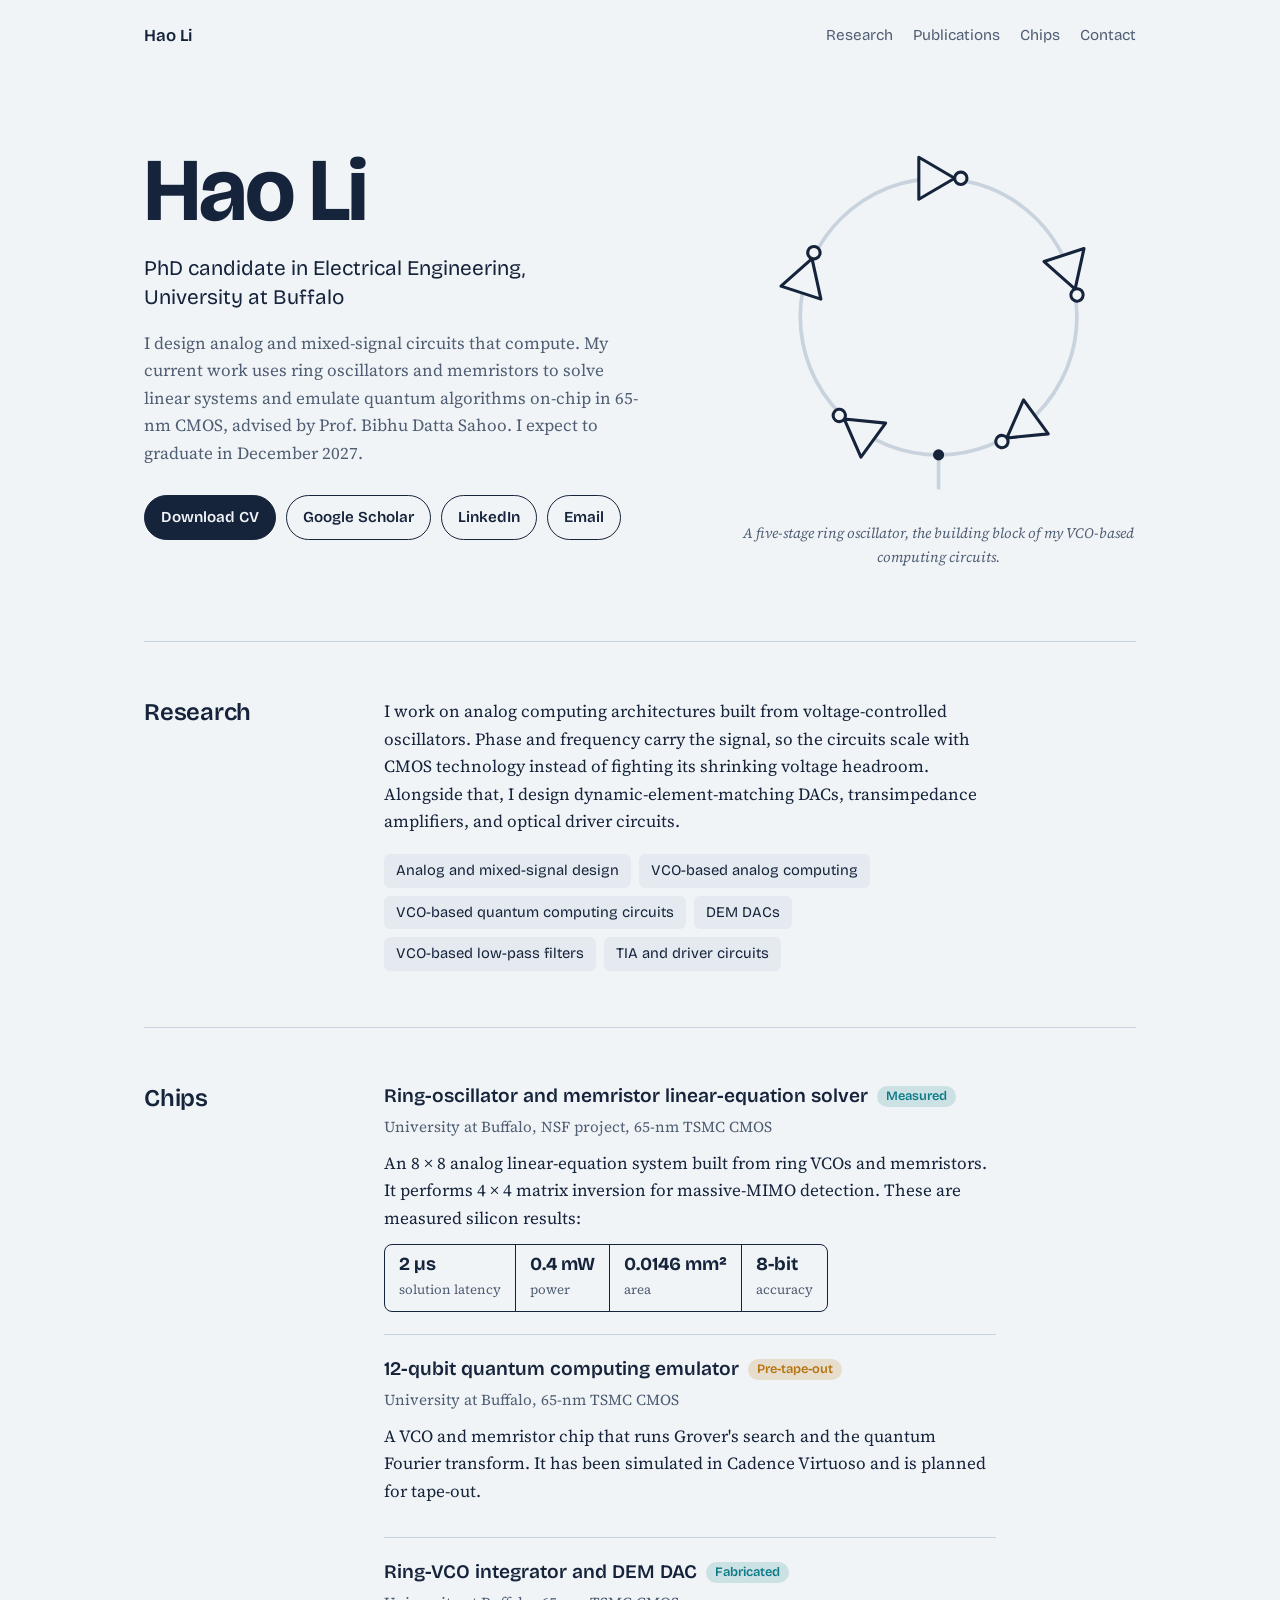
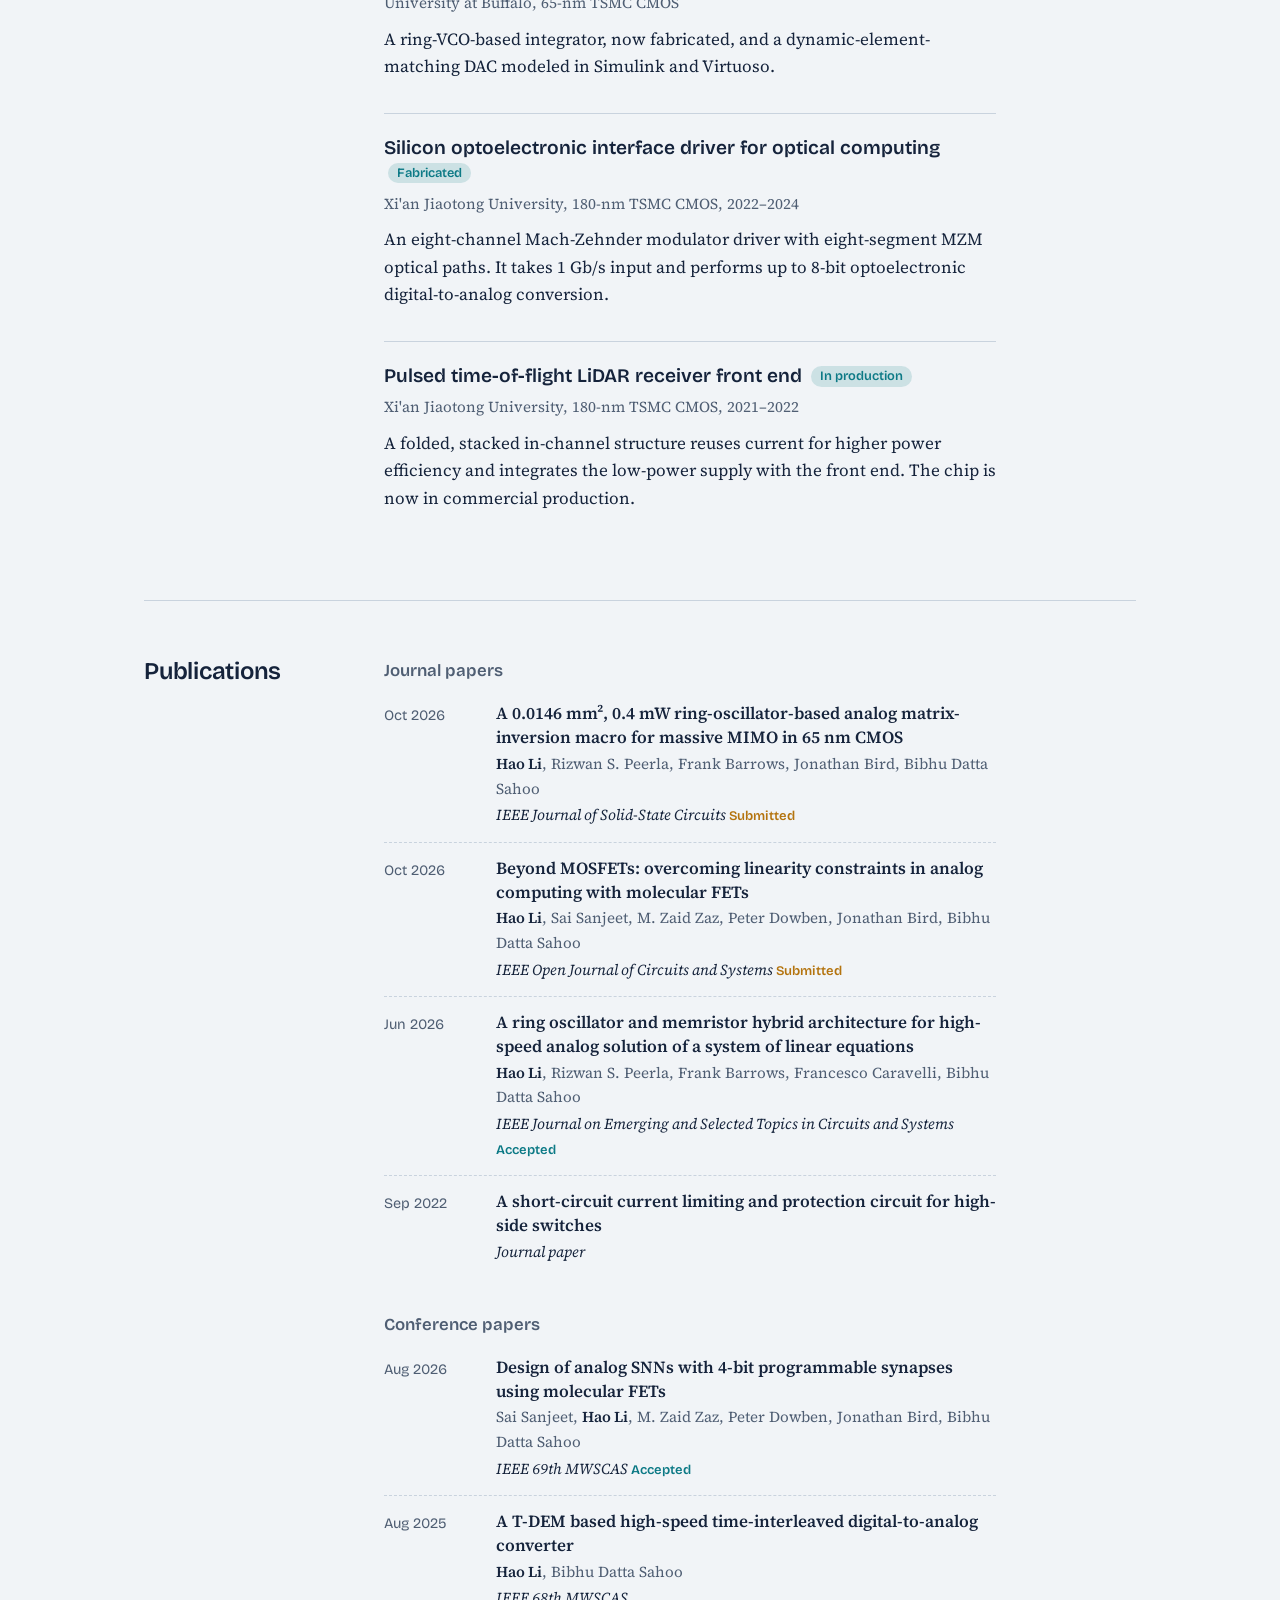
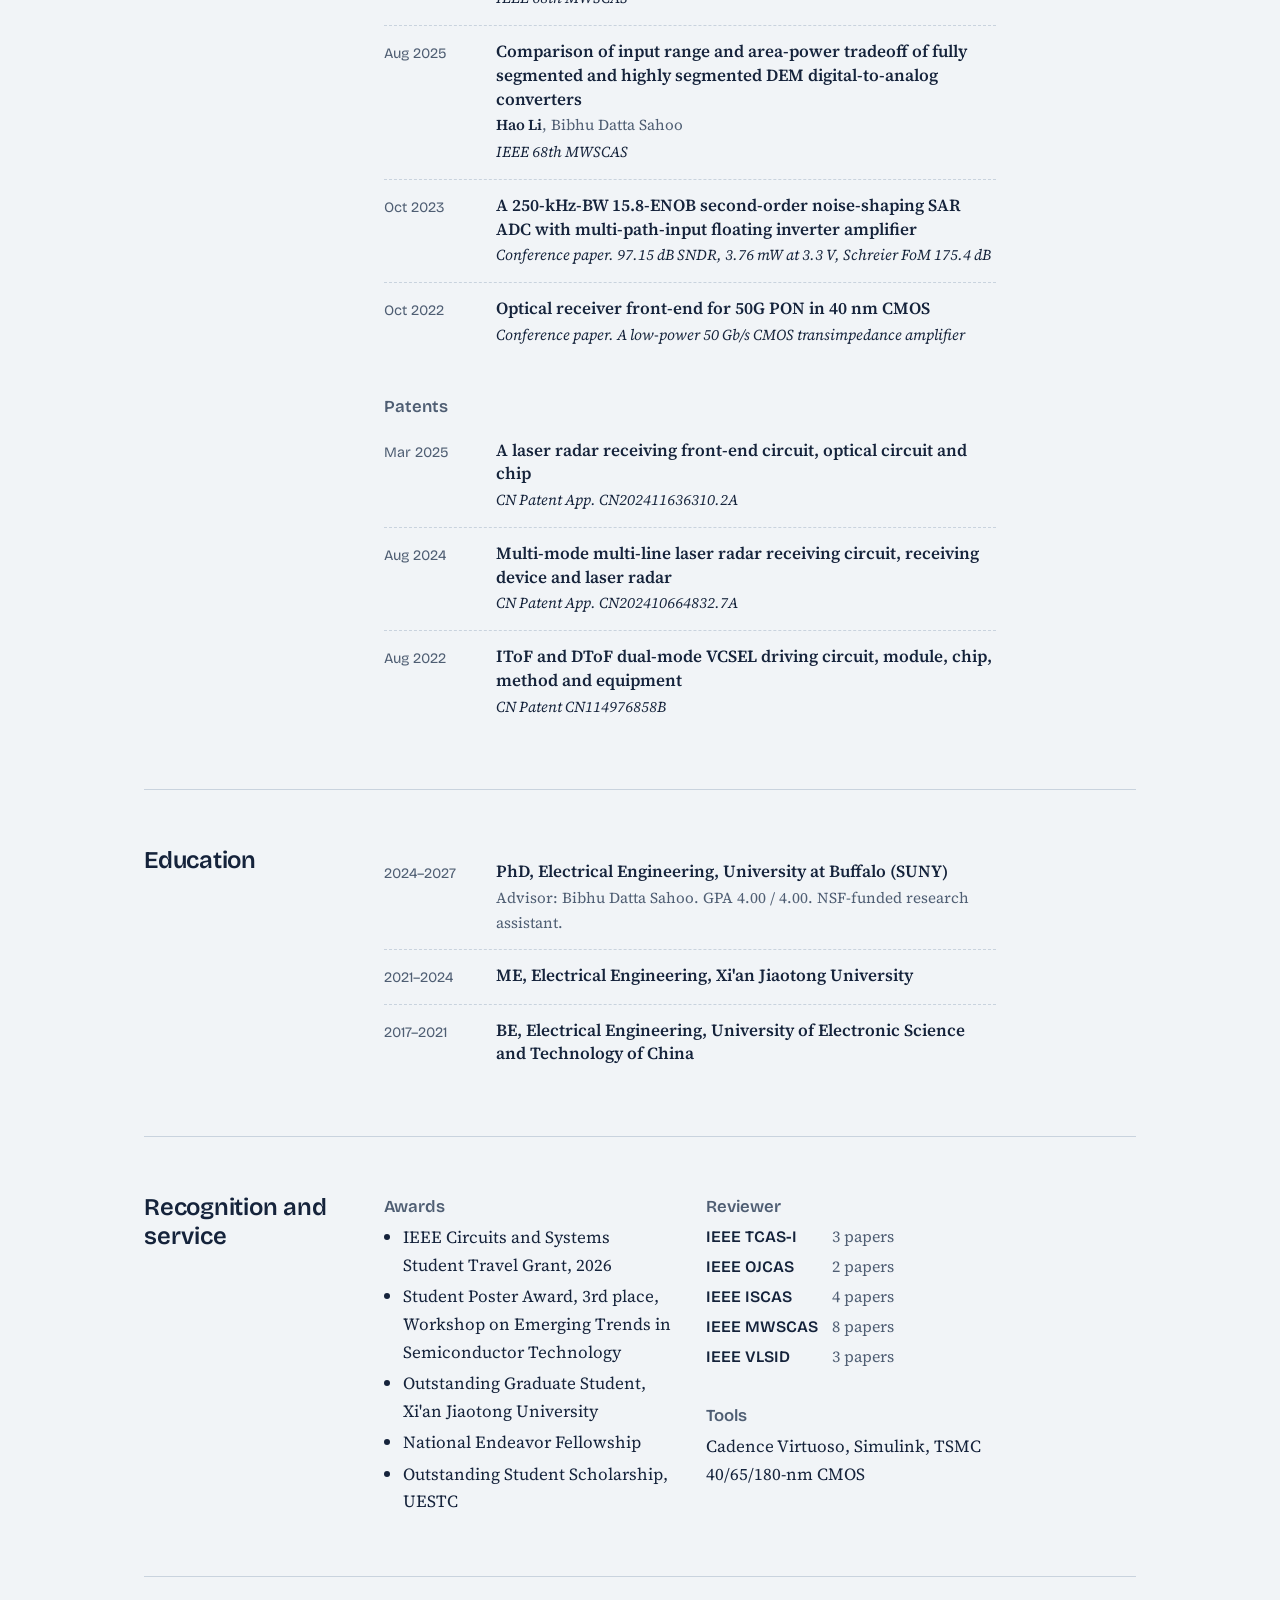
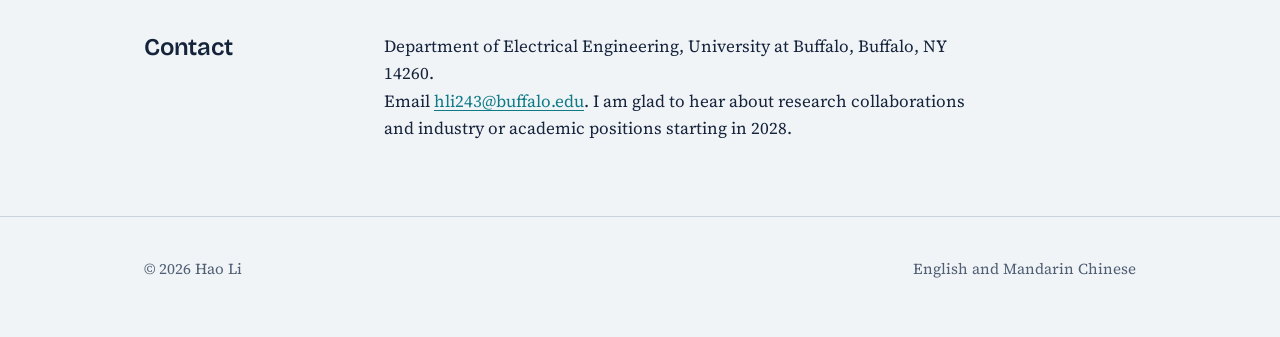
==== index.html @ 3479c71e "Add files via upload" ====
<!doctype html>
<html lang="en">
<head>
<meta charset="utf-8">
<meta name="viewport" content="width=device-width, initial-scale=1">
<title>Hao Li | Analog and Mixed-Signal IC Design</title>
<meta name="description" content="Hao Li, PhD candidate in Electrical Engineering at the University at Buffalo, designing VCO- and memristor-based analog computing circuits in 65-nm CMOS.">
<link rel="preconnect" href="https://fonts.googleapis.com">
<link rel="preconnect" href="https://fonts.gstatic.com" crossorigin>
<link href="https://fonts.googleapis.com/css2?family=Bricolage+Grotesque:opsz,wght@12..96,400;12..96,600;12..96,700&family=Source+Serif+4:ital,opsz,wght@0,8..60,400;0,8..60,600;1,8..60,400&display=swap" rel="stylesheet">
<style>
:root{
  --paper:#F1F4F7;
  --panel:#E4EAF0;
  --ink:#15233B;
  --muted:#4F5E73;
  --rule:#C9D3DE;
  --trace:#0D7A86;   /* scope channel 1 */
  --amber:#B4740F;   /* scope channel 2 */
  --display:"Bricolage Grotesque", system-ui, sans-serif;
  --text:"Source Serif 4", Georgia, serif;
}
@media (prefers-color-scheme: dark){
  :root{
    --paper:#0F1B2D;
    --panel:#17263C;
    --ink:#E3E9F1;
    --muted:#9DAABD;
    --rule:#2A3B55;
    --trace:#3CC3CF;
    --amber:#E6A73A;
  }
}
*{box-sizing:border-box}
html{-webkit-text-size-adjust:100%}
body{
  margin:0;background:var(--paper);color:var(--ink);
  font-family:var(--text);font-size:1.0625rem;line-height:1.62;
}
a{color:var(--trace);text-decoration-thickness:1px;text-underline-offset:3px}
a:hover{color:var(--ink)}
:focus-visible{outline:2px solid var(--amber);outline-offset:3px;border-radius:2px}

.wrap{max-width:1040px;margin:0 auto;padding:0 24px}

/* ---------- header ---------- */
.top{display:flex;justify-content:space-between;align-items:center;padding:22px 0;gap:16px;flex-wrap:wrap}
.top .mark{font-family:var(--display);font-weight:600;font-size:1.05rem;color:var(--ink);text-decoration:none}
.top nav{display:flex;gap:20px;flex-wrap:wrap}
.top nav a{font-family:var(--display);font-size:.95rem;color:var(--muted);text-decoration:none}
.top nav a:hover{color:var(--ink)}

/* ---------- hero ---------- */
.hero{display:grid;grid-template-columns:1.25fr .9fr;gap:48px;align-items:center;padding:48px 0 72px}
.hero h1{
  font-family:var(--display);font-weight:700;letter-spacing:-.025em;
  font-size:clamp(3rem,8vw,5.6rem);line-height:.95;margin:0 0 22px;
  font-variation-settings:"opsz" 96;
}
.hero .role{font-family:var(--display);font-size:1.3rem;line-height:1.35;margin:0 0 18px;max-width:30ch}
.hero p.lede{color:var(--muted);max-width:56ch;margin:0 0 28px}
.links{display:flex;flex-wrap:wrap;gap:10px}
.links a{
  font-family:var(--display);font-size:.95rem;font-weight:600;text-decoration:none;
  padding:9px 16px;border:1.5px solid var(--ink);border-radius:999px;color:var(--ink);
}
.links a.primary{background:var(--ink);color:var(--paper)}
.links a:hover{border-color:var(--trace);color:var(--trace)}
.links a.primary:hover{background:var(--trace);border-color:var(--trace);color:var(--paper)}

figure.osc{margin:0}
figure.osc svg{width:100%;height:auto;max-width:400px;display:block;margin:0 auto}
figure.osc figcaption{font-size:.9rem;color:var(--muted);text-align:center;margin-top:8px;font-style:italic}
.wire{fill:none;stroke:var(--rule);stroke-width:3}
.inv path,.inv circle{fill:var(--paper);stroke:var(--ink);stroke-width:2.5;stroke-linejoin:round}
.inv:nth-of-type(2){--d:.5s}
.inv:nth-of-type(3){--d:1s}
.inv:nth-of-type(4){--d:1.5s}
.inv:nth-of-type(5){--d:2s}
.inv path,.inv circle{animation:fire 2.5s linear infinite;animation-delay:var(--d,0s)}
@keyframes fire{0%,16%{stroke:var(--trace);stroke-width:3.5}17%,100%{stroke:var(--ink);stroke-width:2.5}}
.pulse{fill:var(--amber)}
.node{fill:var(--ink)}
.trace-out{fill:none;stroke:var(--trace);stroke-width:2.5;stroke-linejoin:round}

/* ---------- sections ---------- */
section{padding:56px 0;border-top:1px solid var(--rule)}
.sec{display:grid;grid-template-columns:200px 1fr;gap:40px}
.sec > h2{
  font-family:var(--display);font-weight:600;font-size:1.5rem;line-height:1.2;margin:0;
  letter-spacing:-.01em;position:sticky;top:20px;align-self:start;
}
.body{max-width:68ch}
.body > p:first-child{margin-top:0}

.interests{display:flex;flex-wrap:wrap;gap:8px;margin:18px 0 0;padding:0;list-style:none}
.interests li{font-family:var(--display);font-size:.92rem;background:var(--panel);padding:5px 12px;border-radius:6px}

/* projects */
.proj{padding:22px 0;border-bottom:1px solid var(--rule)}
.proj:first-child{padding-top:0}
.proj:last-child{border-bottom:0}
.proj h3{font-family:var(--display);font-weight:600;font-size:1.2rem;line-height:1.3;margin:0 0 6px}
.proj .where{color:var(--muted);font-size:.95rem;margin:0 0 10px}
.proj p{margin:0 0 10px}
.specs{display:flex;flex-wrap:wrap;gap:0;margin:12px 0 0;border:1.5px solid var(--ink);border-radius:8px;overflow:hidden;width:fit-content;max-width:100%}
.specs div{padding:8px 14px;border-right:1.5px solid var(--ink)}
.specs div:last-child{border-right:0}
.specs b{display:block;font-family:var(--display);font-size:1.15rem;font-weight:700;line-height:1.2}
.specs span{font-size:.82rem;color:var(--muted)}
.status{display:inline-block;font-family:var(--display);font-size:.8rem;font-weight:600;padding:2px 9px;border-radius:999px;vertical-align:2px;margin-left:4px}
.status.fab{background:color-mix(in srgb,var(--trace) 16%,transparent);color:var(--trace)}
.status.sim{background:color-mix(in srgb,var(--amber) 18%,transparent);color:var(--amber)}

/* timeline lists: publications, experience */
.tl{list-style:none;margin:0;padding:0}
.tl li{display:grid;grid-template-columns:92px 1fr;gap:20px;padding:14px 0;border-bottom:1px dashed var(--rule)}
.tl li:last-child{border-bottom:0}
.tl time{font-family:var(--display);font-size:.9rem;color:var(--muted);padding-top:2px;white-space:nowrap}
.tl .t{font-weight:600;line-height:1.4}
.tl .a{color:var(--muted);font-size:.95rem;margin-top:2px}
.tl .a strong{color:var(--ink);font-weight:600}
.tl .v{font-size:.95rem;margin-top:2px;font-style:italic}
.v .ok{font-style:normal;font-family:var(--display);font-weight:600;font-size:.82rem;color:var(--trace)}
.v .sub{font-style:normal;font-family:var(--display);font-weight:600;font-size:.82rem;color:var(--amber)}
h3.group{font-family:var(--display);font-weight:600;font-size:1.05rem;color:var(--muted);margin:32px 0 4px}
h3.group:first-child{margin-top:0}

.two{display:grid;grid-template-columns:1fr 1fr;gap:32px}
.plain{margin:0;padding-left:1.1em}
.plain li{margin:4px 0}
.review{list-style:none;margin:0;padding:0;display:grid;grid-template-columns:auto 1fr;gap:4px 14px;font-size:1rem}
.review dt{font-family:var(--display);font-weight:600}
.review dd{margin:0;color:var(--muted)}

footer{border-top:1px solid var(--rule);padding:40px 0 56px;color:var(--muted);font-size:.95rem}
footer .wrap{display:flex;justify-content:space-between;flex-wrap:wrap;gap:12px}

/* ---------- responsive ---------- */
@media (max-width:820px){
  .hero{grid-template-columns:1fr;gap:28px;padding:24px 0 48px}
  figure.osc svg{max-width:300px}
  .sec{grid-template-columns:1fr;gap:18px}
  .sec > h2{position:static}
  .two{grid-template-columns:1fr}
}
@media (max-width:520px){
  .wrap{padding:0 16px}
  .top nav{gap:14px}
  .tl li{grid-template-columns:1fr;gap:2px}
  .specs div{flex:1 1 45%;border-bottom:1.5px solid var(--ink)}
}
@media (prefers-reduced-motion: reduce){
  .inv path,.inv circle{animation:none}
  .pulse-anim{display:none}
}
</style>
</head>
<body>

<div class="wrap">
  <header class="top">
    <a class="mark" href="#">Hao Li</a>
    <nav aria-label="Sections">
      <a href="#research">Research</a>
      <a href="#publications">Publications</a>
      <a href="#projects">Chips</a>
      <a href="#contact">Contact</a>
    </nav>
  </header>

  <main>
  <div class="hero">
    <div>
      <h1>Hao Li</h1>
      <p class="role">PhD candidate in Electrical Engineering, University at Buffalo</p>
      <p class="lede">I design analog and mixed-signal circuits that compute. My current work uses ring oscillators and memristors to solve linear systems and emulate quantum algorithms on-chip in 65-nm CMOS, advised by Prof. Bibhu Datta Sahoo. I expect to graduate in December 2027.</p>
      <div class="links">
        <a class="primary" href="cv.pdf">Download CV</a>
        <a href="https://scholar.google.com/citations?user=rcQs1goAAAAJ&amp;hl=en">Google Scholar</a>
        <a href="https://www.linkedin.com/in/hao-li-5a5414289/">LinkedIn</a>
        <a href="mailto:hli243@buffalo.edu">Email</a>
      </div>
    </div>

    <figure class="osc">
      <svg viewBox="0 0 320 320" role="img" aria-labelledby="osc-t">
        <title id="osc-t">Animated five-stage ring oscillator: a pulse travels around a loop of five inverters.</title>
        <circle class="wire" cx="160" cy="160" r="112"/>
        <!-- traveling edge -->
        <g class="pulse-anim">
          <circle class="pulse" r="6">
            <animateMotion dur="2.5s" repeatCount="indefinite" rotate="auto"
              path="M160,48 A112,112 0 1,1 159.99,48"/>
          </circle>
        </g>
        <!-- five inverters, each pointing clockwise along the loop -->
        <g id="stages"></g>
        <!-- output tap -->
        <line x1="160" y1="272" x2="160" y2="300" style="stroke:var(--rule)" stroke-width="3"/>
        <circle class="node" cx="160" cy="272" r="4.5"/>
      </svg>
      <figcaption>A five-stage ring oscillator, the building block of my VCO-based computing circuits.</figcaption>
    </figure>
  </div>

  <section id="research">
    <div class="sec">
      <h2>Research</h2>
      <div class="body">
        <p>I work on analog computing architectures built from voltage-controlled oscillators. Phase and frequency carry the signal, so the circuits scale with CMOS technology instead of fighting its shrinking voltage headroom. Alongside that, I design dynamic-element-matching DACs, transimpedance amplifiers, and optical driver circuits.</p>
        <ul class="interests" aria-label="Research interests">
          <li>Analog and mixed-signal design</li>
          <li>VCO-based analog computing</li>
          <li>VCO-based quantum computing circuits</li>
          <li>DEM DACs</li>
          <li>VCO-based low-pass filters</li>
          <li>TIA and driver circuits</li>
        </ul>
      </div>
    </div>
  </section>

  <section id="projects">
    <div class="sec">
      <h2>Chips</h2>
      <div class="body">
        <article class="proj">
          <h3>Ring-oscillator and memristor linear-equation solver <span class="status fab">Measured</span></h3>
          <p class="where">University at Buffalo, NSF project, 65-nm TSMC CMOS</p>
          <p>An 8 × 8 analog linear-equation system built from ring VCOs and memristors. It performs 4 × 4 matrix inversion for massive-MIMO detection. These are measured silicon results:</p>
          <div class="specs" role="list">
            <div role="listitem"><b>2 µs</b><span>solution latency</span></div>
            <div role="listitem"><b>0.4 mW</b><span>power</span></div>
            <div role="listitem"><b>0.0146 mm²</b><span>area</span></div>
            <div role="listitem"><b>8-bit</b><span>accuracy</span></div>
          </div>
        </article>
        <article class="proj">
          <h3>12-qubit quantum computing emulator <span class="status sim">Pre-tape-out</span></h3>
          <p class="where">University at Buffalo, 65-nm TSMC CMOS</p>
          <p>A VCO and memristor chip that runs Grover's search and the quantum Fourier transform. It has been simulated in Cadence Virtuoso and is planned for tape-out.</p>
        </article>
        <article class="proj">
          <h3>Ring-VCO integrator and DEM DAC <span class="status fab">Fabricated</span></h3>
          <p class="where">University at Buffalo, 65-nm TSMC CMOS</p>
          <p>A ring-VCO-based integrator, now fabricated, and a dynamic-element-matching DAC modeled in Simulink and Virtuoso.</p>
        </article>
        <article class="proj">
          <h3>Silicon optoelectronic interface driver for optical computing <span class="status fab">Fabricated</span></h3>
          <p class="where">Xi'an Jiaotong University, 180-nm TSMC CMOS, 2022–2024</p>
          <p>An eight-channel Mach-Zehnder modulator driver with eight-segment MZM optical paths. It takes 1 Gb/s input and performs up to 8-bit optoelectronic digital-to-analog conversion.</p>
        </article>
        <article class="proj">
          <h3>Pulsed time-of-flight LiDAR receiver front end <span class="status fab">In production</span></h3>
          <p class="where">Xi'an Jiaotong University, 180-nm TSMC CMOS, 2021–2022</p>
          <p>A folded, stacked in-channel structure reuses current for higher power efficiency and integrates the low-power supply with the front end. The chip is now in commercial production.</p>
        </article>
      </div>
    </div>
  </section>

  <section id="publications">
    <div class="sec">
      <h2>Publications</h2>
      <div class="body">
        <h3 class="group">Journal papers</h3>
        <ul class="tl">
          <li><time datetime="2026-10">Oct 2026</time><div>
            <div class="t">A 0.0146 mm², 0.4 mW ring-oscillator-based analog matrix-inversion macro for massive MIMO in 65 nm CMOS</div>
            <div class="a"><strong>Hao Li</strong>, Rizwan S. Peerla, Frank Barrows, Jonathan Bird, Bibhu Datta Sahoo</div>
            <div class="v">IEEE Journal of Solid-State Circuits <span class="sub">Submitted</span></div>
          </div></li>
          <li><time datetime="2026-10">Oct 2026</time><div>
            <div class="t">Beyond MOSFETs: overcoming linearity constraints in analog computing with molecular FETs</div>
            <div class="a"><strong>Hao Li</strong>, Sai Sanjeet, M. Zaid Zaz, Peter Dowben, Jonathan Bird, Bibhu Datta Sahoo</div>
            <div class="v">IEEE Open Journal of Circuits and Systems <span class="sub">Submitted</span></div>
          </div></li>
          <li><time datetime="2026-06">Jun 2026</time><div>
            <div class="t">A ring oscillator and memristor hybrid architecture for high-speed analog solution of a system of linear equations</div>
            <div class="a"><strong>Hao Li</strong>, Rizwan S. Peerla, Frank Barrows, Francesco Caravelli, Bibhu Datta Sahoo</div>
            <div class="v">IEEE Journal on Emerging and Selected Topics in Circuits and Systems <span class="ok">Accepted</span></div>
          </div></li>
          <li><time datetime="2022-09">Sep 2022</time><div>
            <div class="t">A short-circuit current limiting and protection circuit for high-side switches</div>
            <div class="v">Journal paper</div>
          </div></li>
        </ul>

        <h3 class="group">Conference papers</h3>
        <ul class="tl">
          <li><time datetime="2026-08">Aug 2026</time><div>
            <div class="t">Design of analog SNNs with 4-bit programmable synapses using molecular FETs</div>
            <div class="a">Sai Sanjeet, <strong>Hao Li</strong>, M. Zaid Zaz, Peter Dowben, Jonathan Bird, Bibhu Datta Sahoo</div>
            <div class="v">IEEE 69th MWSCAS <span class="ok">Accepted</span></div>
          </div></li>
          <li><time datetime="2025-08">Aug 2025</time><div>
            <div class="t">A T-DEM based high-speed time-interleaved digital-to-analog converter</div>
            <div class="a"><strong>Hao Li</strong>, Bibhu Datta Sahoo</div>
            <div class="v">IEEE 68th MWSCAS</div>
          </div></li>
          <li><time datetime="2025-08">Aug 2025</time><div>
            <div class="t">Comparison of input range and area-power tradeoff of fully segmented and highly segmented DEM digital-to-analog converters</div>
            <div class="a"><strong>Hao Li</strong>, Bibhu Datta Sahoo</div>
            <div class="v">IEEE 68th MWSCAS</div>
          </div></li>
          <li><time datetime="2023-10">Oct 2023</time><div>
            <div class="t">A 250-kHz-BW 15.8-ENOB second-order noise-shaping SAR ADC with multi-path-input floating inverter amplifier</div>
            <div class="v">Conference paper. 97.15 dB SNDR, 3.76 mW at 3.3 V, Schreier FoM 175.4 dB</div>
          </div></li>
          <li><time datetime="2022-10">Oct 2022</time><div>
            <div class="t">Optical receiver front-end for 50G PON in 40 nm CMOS</div>
            <div class="v">Conference paper. A low-power 50 Gb/s CMOS transimpedance amplifier</div>
          </div></li>
        </ul>

        <h3 class="group">Patents</h3>
        <ul class="tl">
          <li><time datetime="2025-03">Mar 2025</time><div>
            <div class="t">A laser radar receiving front-end circuit, optical circuit and chip</div>
            <div class="v">CN Patent App. CN202411636310.2A</div>
          </div></li>
          <li><time datetime="2024-08">Aug 2024</time><div>
            <div class="t">Multi-mode multi-line laser radar receiving circuit, receiving device and laser radar</div>
            <div class="v">CN Patent App. CN202410664832.7A</div>
          </div></li>
          <li><time datetime="2022-08">Aug 2022</time><div>
            <div class="t">IToF and DToF dual-mode VCSEL driving circuit, module, chip, method and equipment</div>
            <div class="v">CN Patent CN114976858B</div>
          </div></li>
        </ul>
      </div>
    </div>
  </section>

  <section id="experience">
    <div class="sec">
      <h2>Education</h2>
      <div class="body">
        <ul class="tl">
          <li><time>2024–2027</time><div>
            <div class="t">PhD, Electrical Engineering, University at Buffalo (SUNY)</div>
            <div class="a">Advisor: Bibhu Datta Sahoo. GPA 4.00 / 4.00. NSF-funded research assistant.</div>
          </div></li>
          <li><time>2021–2024</time><div>
            <div class="t">ME, Electrical Engineering, Xi'an Jiaotong University</div>
          </div></li>
          <li><time>2017–2021</time><div>
            <div class="t">BE, Electrical Engineering, University of Electronic Science and Technology of China</div>
          </div></li>
        </ul>
      </div>
    </div>
  </section>

  <section id="recognition">
    <div class="sec">
      <h2>Recognition and service</h2>
      <div class="body two">
        <div>
          <h3 class="group">Awards</h3>
          <ul class="plain">
            <li>IEEE Circuits and Systems Student Travel Grant, 2026</li>
            <li>Student Poster Award, 3rd place, Workshop on Emerging Trends in Semiconductor Technology</li>
            <li>Outstanding Graduate Student, Xi'an Jiaotong University</li>
            <li>National Endeavor Fellowship</li>
            <li>Outstanding Student Scholarship, UESTC</li>
          </ul>
        </div>
        <div>
          <h3 class="group">Reviewer</h3>
          <dl class="review">
            <dt>IEEE TCAS-I</dt><dd>3 papers</dd>
            <dt>IEEE OJCAS</dt><dd>2 papers</dd>
            <dt>IEEE ISCAS</dt><dd>4 papers</dd>
            <dt>IEEE MWSCAS</dt><dd>8 papers</dd>
            <dt>IEEE VLSID</dt><dd>3 papers</dd>
          </dl>
          <h3 class="group">Tools</h3>
          <p style="margin:0">Cadence Virtuoso, Simulink, TSMC 40/65/180-nm CMOS</p>
        </div>
      </div>
    </div>
  </section>

  <section id="contact">
    <div class="sec">
      <h2>Contact</h2>
      <div class="body">
        <p>Department of Electrical Engineering, University at Buffalo, Buffalo, NY 14260.<br>
        Email <a href="mailto:hli243@buffalo.edu">hli243@buffalo.edu</a>. I am glad to hear about research collaborations and industry or academic positions starting in 2028.</p>
      </div>
    </div>
  </section>
  </main>
</div>

<footer>
  <div class="wrap">
    <span>© 2026 Hao Li</span>
    <span>English and Mandarin Chinese</span>
  </div>
</footer>

<script>
// Draw the five inverters around the ring, each pointing clockwise.
(function(){
  const g = document.getElementById('stages');
  const ns = 'http://www.w3.org/2000/svg';
  const cx = 160, cy = 160, R = 112;
  for (let i = 0; i < 5; i++){
    const deg = -90 + i * 72;               // start at the top
    const rad = deg * Math.PI / 180;
    const x = cx + R * Math.cos(rad), y = cy + R * Math.sin(rad);
    const s = document.createElementNS(ns, 'g');
    s.setAttribute('class', 'inv');
    s.setAttribute('transform', `translate(${x.toFixed(2)} ${y.toFixed(2)}) rotate(${deg + 90})`);
    const tri = document.createElementNS(ns, 'path');
    tri.setAttribute('d', 'M-16,-17 L-16,17 L13,0 Z');
    const bub = document.createElementNS(ns, 'circle');
    bub.setAttribute('cx', '18'); bub.setAttribute('cy', '0'); bub.setAttribute('r', '5');
    s.append(tri, bub);
    g.appendChild(s);
  }
})();
</script>
</body>
</html>
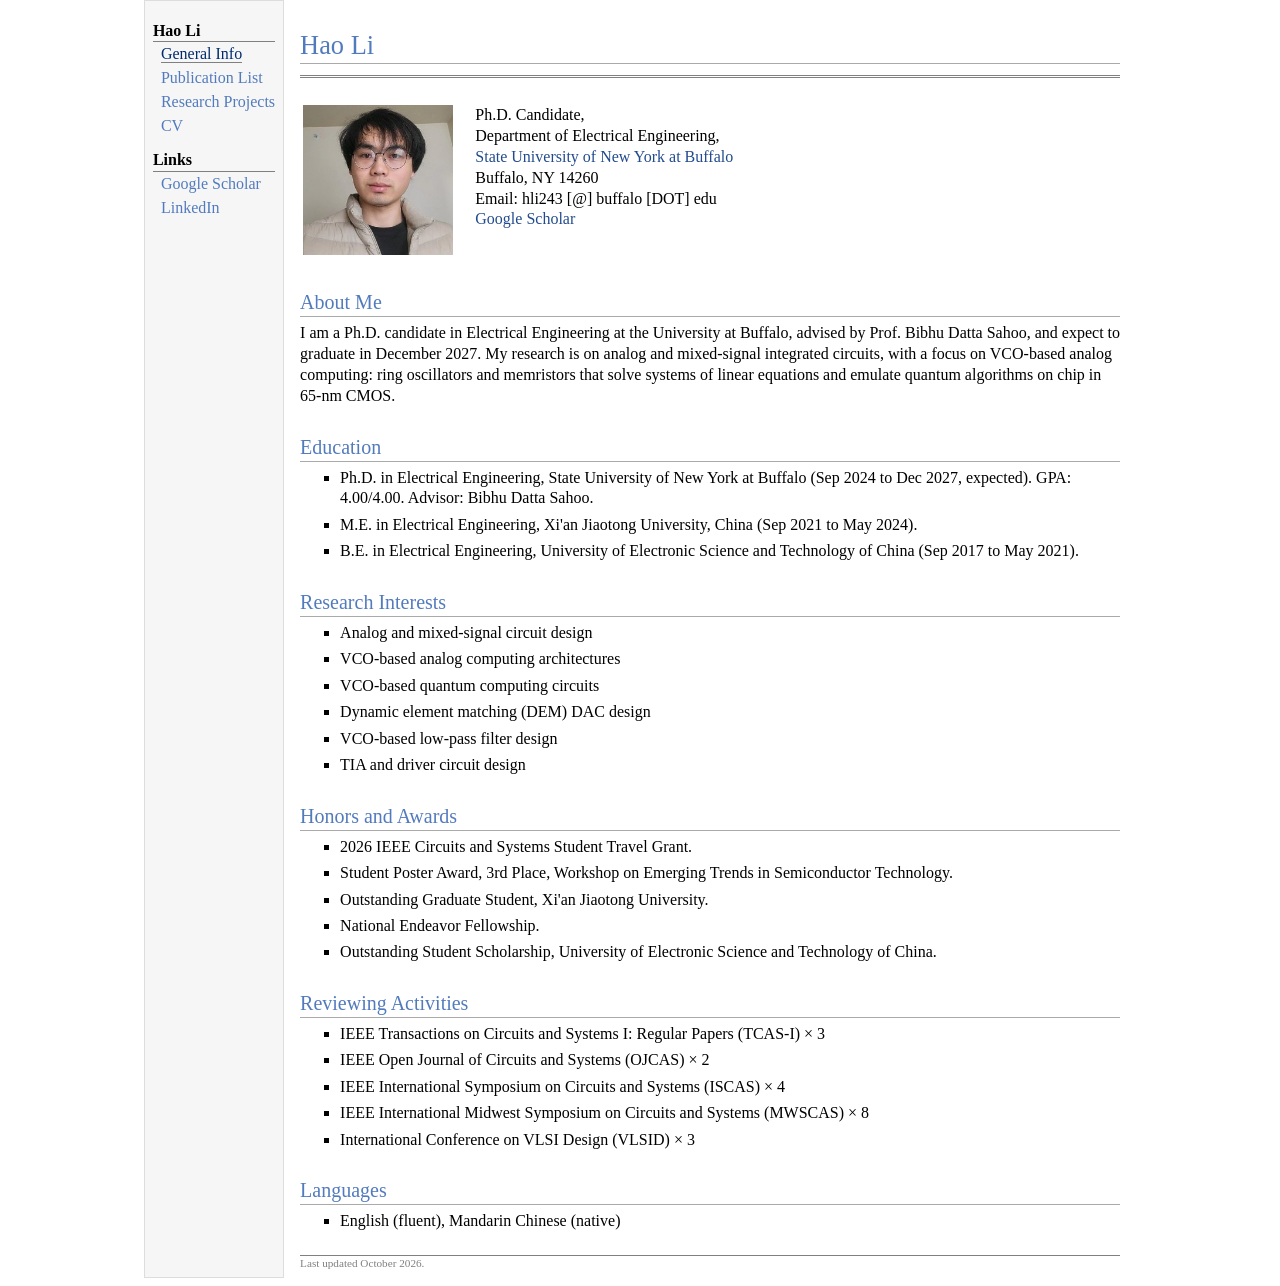
==== commit 9feb213a: "Add files via upload" ====
--- a/index.html
+++ b/index.html
@@ -1,428 +1,90 @@
-<!doctype html>
+<!DOCTYPE html>
 <html lang="en">
 <head>
 <meta charset="utf-8">
 <meta name="viewport" content="width=device-width, initial-scale=1">
-<title>Hao Li | Analog and Mixed-Signal IC Design</title>
-<meta name="description" content="Hao Li, PhD candidate in Electrical Engineering at the University at Buffalo, designing VCO- and memristor-based analog computing circuits in 65-nm CMOS.">
-<link rel="preconnect" href="https://fonts.googleapis.com">
-<link rel="preconnect" href="https://fonts.gstatic.com" crossorigin>
-<link href="https://fonts.googleapis.com/css2?family=Bricolage+Grotesque:opsz,wght@12..96,400;12..96,600;12..96,700&family=Source+Serif+4:ital,opsz,wght@0,8..60,400;0,8..60,600;1,8..60,400&display=swap" rel="stylesheet">
-<style>
-:root{
-  --paper:#F1F4F7;
-  --panel:#E4EAF0;
-  --ink:#15233B;
-  --muted:#4F5E73;
-  --rule:#C9D3DE;
-  --trace:#0D7A86;   /* scope channel 1 */
-  --amber:#B4740F;   /* scope channel 2 */
-  --display:"Bricolage Grotesque", system-ui, sans-serif;
-  --text:"Source Serif 4", Georgia, serif;
-}
-@media (prefers-color-scheme: dark){
-  :root{
-    --paper:#0F1B2D;
-    --panel:#17263C;
-    --ink:#E3E9F1;
-    --muted:#9DAABD;
-    --rule:#2A3B55;
-    --trace:#3CC3CF;
-    --amber:#E6A73A;
-  }
-}
-*{box-sizing:border-box}
-html{-webkit-text-size-adjust:100%}
-body{
-  margin:0;background:var(--paper);color:var(--ink);
-  font-family:var(--text);font-size:1.0625rem;line-height:1.62;
-}
-a{color:var(--trace);text-decoration-thickness:1px;text-underline-offset:3px}
-a:hover{color:var(--ink)}
-:focus-visible{outline:2px solid var(--amber);outline-offset:3px;border-radius:2px}
-
-.wrap{max-width:1040px;margin:0 auto;padding:0 24px}
-
-/* ---------- header ---------- */
-.top{display:flex;justify-content:space-between;align-items:center;padding:22px 0;gap:16px;flex-wrap:wrap}
-.top .mark{font-family:var(--display);font-weight:600;font-size:1.05rem;color:var(--ink);text-decoration:none}
-.top nav{display:flex;gap:20px;flex-wrap:wrap}
-.top nav a{font-family:var(--display);font-size:.95rem;color:var(--muted);text-decoration:none}
-.top nav a:hover{color:var(--ink)}
-
-/* ---------- hero ---------- */
-.hero{display:grid;grid-template-columns:1.25fr .9fr;gap:48px;align-items:center;padding:48px 0 72px}
-.hero h1{
-  font-family:var(--display);font-weight:700;letter-spacing:-.025em;
-  font-size:clamp(3rem,8vw,5.6rem);line-height:.95;margin:0 0 22px;
-  font-variation-settings:"opsz" 96;
-}
-.hero .role{font-family:var(--display);font-size:1.3rem;line-height:1.35;margin:0 0 18px;max-width:30ch}
-.hero p.lede{color:var(--muted);max-width:56ch;margin:0 0 28px}
-.links{display:flex;flex-wrap:wrap;gap:10px}
-.links a{
-  font-family:var(--display);font-size:.95rem;font-weight:600;text-decoration:none;
-  padding:9px 16px;border:1.5px solid var(--ink);border-radius:999px;color:var(--ink);
-}
-.links a.primary{background:var(--ink);color:var(--paper)}
-.links a:hover{border-color:var(--trace);color:var(--trace)}
-.links a.primary:hover{background:var(--trace);border-color:var(--trace);color:var(--paper)}
-
-figure.osc{margin:0}
-figure.osc svg{width:100%;height:auto;max-width:400px;display:block;margin:0 auto}
-figure.osc figcaption{font-size:.9rem;color:var(--muted);text-align:center;margin-top:8px;font-style:italic}
-.wire{fill:none;stroke:var(--rule);stroke-width:3}
-.inv path,.inv circle{fill:var(--paper);stroke:var(--ink);stroke-width:2.5;stroke-linejoin:round}
-.inv:nth-of-type(2){--d:.5s}
-.inv:nth-of-type(3){--d:1s}
-.inv:nth-of-type(4){--d:1.5s}
-.inv:nth-of-type(5){--d:2s}
-.inv path,.inv circle{animation:fire 2.5s linear infinite;animation-delay:var(--d,0s)}
-@keyframes fire{0%,16%{stroke:var(--trace);stroke-width:3.5}17%,100%{stroke:var(--ink);stroke-width:2.5}}
-.pulse{fill:var(--amber)}
-.node{fill:var(--ink)}
-.trace-out{fill:none;stroke:var(--trace);stroke-width:2.5;stroke-linejoin:round}
-
-/* ---------- sections ---------- */
-section{padding:56px 0;border-top:1px solid var(--rule)}
-.sec{display:grid;grid-template-columns:200px 1fr;gap:40px}
-.sec > h2{
-  font-family:var(--display);font-weight:600;font-size:1.5rem;line-height:1.2;margin:0;
-  letter-spacing:-.01em;position:sticky;top:20px;align-self:start;
-}
-.body{max-width:68ch}
-.body > p:first-child{margin-top:0}
-
-.interests{display:flex;flex-wrap:wrap;gap:8px;margin:18px 0 0;padding:0;list-style:none}
-.interests li{font-family:var(--display);font-size:.92rem;background:var(--panel);padding:5px 12px;border-radius:6px}
-
-/* projects */
-.proj{padding:22px 0;border-bottom:1px solid var(--rule)}
-.proj:first-child{padding-top:0}
-.proj:last-child{border-bottom:0}
-.proj h3{font-family:var(--display);font-weight:600;font-size:1.2rem;line-height:1.3;margin:0 0 6px}
-.proj .where{color:var(--muted);font-size:.95rem;margin:0 0 10px}
-.proj p{margin:0 0 10px}
-.specs{display:flex;flex-wrap:wrap;gap:0;margin:12px 0 0;border:1.5px solid var(--ink);border-radius:8px;overflow:hidden;width:fit-content;max-width:100%}
-.specs div{padding:8px 14px;border-right:1.5px solid var(--ink)}
-.specs div:last-child{border-right:0}
-.specs b{display:block;font-family:var(--display);font-size:1.15rem;font-weight:700;line-height:1.2}
-.specs span{font-size:.82rem;color:var(--muted)}
-.status{display:inline-block;font-family:var(--display);font-size:.8rem;font-weight:600;padding:2px 9px;border-radius:999px;vertical-align:2px;margin-left:4px}
-.status.fab{background:color-mix(in srgb,var(--trace) 16%,transparent);color:var(--trace)}
-.status.sim{background:color-mix(in srgb,var(--amber) 18%,transparent);color:var(--amber)}
-
-/* timeline lists: publications, experience */
-.tl{list-style:none;margin:0;padding:0}
-.tl li{display:grid;grid-template-columns:92px 1fr;gap:20px;padding:14px 0;border-bottom:1px dashed var(--rule)}
-.tl li:last-child{border-bottom:0}
-.tl time{font-family:var(--display);font-size:.9rem;color:var(--muted);padding-top:2px;white-space:nowrap}
-.tl .t{font-weight:600;line-height:1.4}
-.tl .a{color:var(--muted);font-size:.95rem;margin-top:2px}
-.tl .a strong{color:var(--ink);font-weight:600}
-.tl .v{font-size:.95rem;margin-top:2px;font-style:italic}
-.v .ok{font-style:normal;font-family:var(--display);font-weight:600;font-size:.82rem;color:var(--trace)}
-.v .sub{font-style:normal;font-family:var(--display);font-weight:600;font-size:.82rem;color:var(--amber)}
-h3.group{font-family:var(--display);font-weight:600;font-size:1.05rem;color:var(--muted);margin:32px 0 4px}
-h3.group:first-child{margin-top:0}
-
-.two{display:grid;grid-template-columns:1fr 1fr;gap:32px}
-.plain{margin:0;padding-left:1.1em}
-.plain li{margin:4px 0}
-.review{list-style:none;margin:0;padding:0;display:grid;grid-template-columns:auto 1fr;gap:4px 14px;font-size:1rem}
-.review dt{font-family:var(--display);font-weight:600}
-.review dd{margin:0;color:var(--muted)}
-
-footer{border-top:1px solid var(--rule);padding:40px 0 56px;color:var(--muted);font-size:.95rem}
-footer .wrap{display:flex;justify-content:space-between;flex-wrap:wrap;gap:12px}
-
-/* ---------- responsive ---------- */
-@media (max-width:820px){
-  .hero{grid-template-columns:1fr;gap:28px;padding:24px 0 48px}
-  figure.osc svg{max-width:300px}
-  .sec{grid-template-columns:1fr;gap:18px}
-  .sec > h2{position:static}
-  .two{grid-template-columns:1fr}
-}
-@media (max-width:520px){
-  .wrap{padding:0 16px}
-  .top nav{gap:14px}
-  .tl li{grid-template-columns:1fr;gap:2px}
-  .specs div{flex:1 1 45%;border-bottom:1.5px solid var(--ink)}
-}
-@media (prefers-reduced-motion: reduce){
-  .inv path,.inv circle{animation:none}
-  .pulse-anim{display:none}
-}
-</style>
+<link rel="stylesheet" href="jemdoc.css" type="text/css">
+<title>Hao Li</title>
 </head>
 <body>
-
-<div class="wrap">
-  <header class="top">
-    <a class="mark" href="#">Hao Li</a>
-    <nav aria-label="Sections">
-      <a href="#research">Research</a>
-      <a href="#publications">Publications</a>
-      <a href="#projects">Chips</a>
-      <a href="#contact">Contact</a>
-    </nav>
-  </header>
-
-  <main>
-  <div class="hero">
-    <div>
-      <h1>Hao Li</h1>
-      <p class="role">PhD candidate in Electrical Engineering, University at Buffalo</p>
-      <p class="lede">I design analog and mixed-signal circuits that compute. My current work uses ring oscillators and memristors to solve linear systems and emulate quantum algorithms on-chip in 65-nm CMOS, advised by Prof. Bibhu Datta Sahoo. I expect to graduate in December 2027.</p>
-      <div class="links">
-        <a class="primary" href="cv.pdf">Download CV</a>
-        <a href="https://scholar.google.com/citations?user=rcQs1goAAAAJ&amp;hl=en">Google Scholar</a>
-        <a href="https://www.linkedin.com/in/hao-li-5a5414289/">LinkedIn</a>
-        <a href="mailto:hli243@buffalo.edu">Email</a>
-      </div>
-    </div>
-
-    <figure class="osc">
-      <svg viewBox="0 0 320 320" role="img" aria-labelledby="osc-t">
-        <title id="osc-t">Animated five-stage ring oscillator: a pulse travels around a loop of five inverters.</title>
-        <circle class="wire" cx="160" cy="160" r="112"/>
-        <!-- traveling edge -->
-        <g class="pulse-anim">
-          <circle class="pulse" r="6">
-            <animateMotion dur="2.5s" repeatCount="indefinite" rotate="auto"
-              path="M160,48 A112,112 0 1,1 159.99,48"/>
-          </circle>
-        </g>
-        <!-- five inverters, each pointing clockwise along the loop -->
-        <g id="stages"></g>
-        <!-- output tap -->
-        <line x1="160" y1="272" x2="160" y2="300" style="stroke:var(--rule)" stroke-width="3"/>
-        <circle class="node" cx="160" cy="272" r="4.5"/>
-      </svg>
-      <figcaption>A five-stage ring oscillator, the building block of my VCO-based computing circuits.</figcaption>
-    </figure>
-  </div>
-
-  <section id="research">
-    <div class="sec">
-      <h2>Research</h2>
-      <div class="body">
-        <p>I work on analog computing architectures built from voltage-controlled oscillators. Phase and frequency carry the signal, so the circuits scale with CMOS technology instead of fighting its shrinking voltage headroom. Alongside that, I design dynamic-element-matching DACs, transimpedance amplifiers, and optical driver circuits.</p>
-        <ul class="interests" aria-label="Research interests">
-          <li>Analog and mixed-signal design</li>
-          <li>VCO-based analog computing</li>
-          <li>VCO-based quantum computing circuits</li>
-          <li>DEM DACs</li>
-          <li>VCO-based low-pass filters</li>
-          <li>TIA and driver circuits</li>
-        </ul>
-      </div>
-    </div>
-  </section>
-
-  <section id="projects">
-    <div class="sec">
-      <h2>Chips</h2>
-      <div class="body">
-        <article class="proj">
-          <h3>Ring-oscillator and memristor linear-equation solver <span class="status fab">Measured</span></h3>
-          <p class="where">University at Buffalo, NSF project, 65-nm TSMC CMOS</p>
-          <p>An 8 × 8 analog linear-equation system built from ring VCOs and memristors. It performs 4 × 4 matrix inversion for massive-MIMO detection. These are measured silicon results:</p>
-          <div class="specs" role="list">
-            <div role="listitem"><b>2 µs</b><span>solution latency</span></div>
-            <div role="listitem"><b>0.4 mW</b><span>power</span></div>
-            <div role="listitem"><b>0.0146 mm²</b><span>area</span></div>
-            <div role="listitem"><b>8-bit</b><span>accuracy</span></div>
-          </div>
-        </article>
-        <article class="proj">
-          <h3>12-qubit quantum computing emulator <span class="status sim">Pre-tape-out</span></h3>
-          <p class="where">University at Buffalo, 65-nm TSMC CMOS</p>
-          <p>A VCO and memristor chip that runs Grover's search and the quantum Fourier transform. It has been simulated in Cadence Virtuoso and is planned for tape-out.</p>
-        </article>
-        <article class="proj">
-          <h3>Ring-VCO integrator and DEM DAC <span class="status fab">Fabricated</span></h3>
-          <p class="where">University at Buffalo, 65-nm TSMC CMOS</p>
-          <p>A ring-VCO-based integrator, now fabricated, and a dynamic-element-matching DAC modeled in Simulink and Virtuoso.</p>
-        </article>
-        <article class="proj">
-          <h3>Silicon optoelectronic interface driver for optical computing <span class="status fab">Fabricated</span></h3>
-          <p class="where">Xi'an Jiaotong University, 180-nm TSMC CMOS, 2022–2024</p>
-          <p>An eight-channel Mach-Zehnder modulator driver with eight-segment MZM optical paths. It takes 1 Gb/s input and performs up to 8-bit optoelectronic digital-to-analog conversion.</p>
-        </article>
-        <article class="proj">
-          <h3>Pulsed time-of-flight LiDAR receiver front end <span class="status fab">In production</span></h3>
-          <p class="where">Xi'an Jiaotong University, 180-nm TSMC CMOS, 2021–2022</p>
-          <p>A folded, stacked in-channel structure reuses current for higher power efficiency and integrates the low-power supply with the front end. The chip is now in commercial production.</p>
-        </article>
-      </div>
-    </div>
-  </section>
-
-  <section id="publications">
-    <div class="sec">
-      <h2>Publications</h2>
-      <div class="body">
-        <h3 class="group">Journal papers</h3>
-        <ul class="tl">
-          <li><time datetime="2026-10">Oct 2026</time><div>
-            <div class="t">A 0.0146 mm², 0.4 mW ring-oscillator-based analog matrix-inversion macro for massive MIMO in 65 nm CMOS</div>
-            <div class="a"><strong>Hao Li</strong>, Rizwan S. Peerla, Frank Barrows, Jonathan Bird, Bibhu Datta Sahoo</div>
-            <div class="v">IEEE Journal of Solid-State Circuits <span class="sub">Submitted</span></div>
-          </div></li>
-          <li><time datetime="2026-10">Oct 2026</time><div>
-            <div class="t">Beyond MOSFETs: overcoming linearity constraints in analog computing with molecular FETs</div>
-            <div class="a"><strong>Hao Li</strong>, Sai Sanjeet, M. Zaid Zaz, Peter Dowben, Jonathan Bird, Bibhu Datta Sahoo</div>
-            <div class="v">IEEE Open Journal of Circuits and Systems <span class="sub">Submitted</span></div>
-          </div></li>
-          <li><time datetime="2026-06">Jun 2026</time><div>
-            <div class="t">A ring oscillator and memristor hybrid architecture for high-speed analog solution of a system of linear equations</div>
-            <div class="a"><strong>Hao Li</strong>, Rizwan S. Peerla, Frank Barrows, Francesco Caravelli, Bibhu Datta Sahoo</div>
-            <div class="v">IEEE Journal on Emerging and Selected Topics in Circuits and Systems <span class="ok">Accepted</span></div>
-          </div></li>
-          <li><time datetime="2022-09">Sep 2022</time><div>
-            <div class="t">A short-circuit current limiting and protection circuit for high-side switches</div>
-            <div class="v">Journal paper</div>
-          </div></li>
-        </ul>
-
-        <h3 class="group">Conference papers</h3>
-        <ul class="tl">
-          <li><time datetime="2026-08">Aug 2026</time><div>
-            <div class="t">Design of analog SNNs with 4-bit programmable synapses using molecular FETs</div>
-            <div class="a">Sai Sanjeet, <strong>Hao Li</strong>, M. Zaid Zaz, Peter Dowben, Jonathan Bird, Bibhu Datta Sahoo</div>
-            <div class="v">IEEE 69th MWSCAS <span class="ok">Accepted</span></div>
-          </div></li>
-          <li><time datetime="2025-08">Aug 2025</time><div>
-            <div class="t">A T-DEM based high-speed time-interleaved digital-to-analog converter</div>
-            <div class="a"><strong>Hao Li</strong>, Bibhu Datta Sahoo</div>
-            <div class="v">IEEE 68th MWSCAS</div>
-          </div></li>
-          <li><time datetime="2025-08">Aug 2025</time><div>
-            <div class="t">Comparison of input range and area-power tradeoff of fully segmented and highly segmented DEM digital-to-analog converters</div>
-            <div class="a"><strong>Hao Li</strong>, Bibhu Datta Sahoo</div>
-            <div class="v">IEEE 68th MWSCAS</div>
-          </div></li>
-          <li><time datetime="2023-10">Oct 2023</time><div>
-            <div class="t">A 250-kHz-BW 15.8-ENOB second-order noise-shaping SAR ADC with multi-path-input floating inverter amplifier</div>
-            <div class="v">Conference paper. 97.15 dB SNDR, 3.76 mW at 3.3 V, Schreier FoM 175.4 dB</div>
-          </div></li>
-          <li><time datetime="2022-10">Oct 2022</time><div>
-            <div class="t">Optical receiver front-end for 50G PON in 40 nm CMOS</div>
-            <div class="v">Conference paper. A low-power 50 Gb/s CMOS transimpedance amplifier</div>
-          </div></li>
-        </ul>
-
-        <h3 class="group">Patents</h3>
-        <ul class="tl">
-          <li><time datetime="2025-03">Mar 2025</time><div>
-            <div class="t">A laser radar receiving front-end circuit, optical circuit and chip</div>
-            <div class="v">CN Patent App. CN202411636310.2A</div>
-          </div></li>
-          <li><time datetime="2024-08">Aug 2024</time><div>
-            <div class="t">Multi-mode multi-line laser radar receiving circuit, receiving device and laser radar</div>
-            <div class="v">CN Patent App. CN202410664832.7A</div>
-          </div></li>
-          <li><time datetime="2022-08">Aug 2022</time><div>
-            <div class="t">IToF and DToF dual-mode VCSEL driving circuit, module, chip, method and equipment</div>
-            <div class="v">CN Patent CN114976858B</div>
-          </div></li>
-        </ul>
-      </div>
-    </div>
-  </section>
-
-  <section id="experience">
-    <div class="sec">
-      <h2>Education</h2>
-      <div class="body">
-        <ul class="tl">
-          <li><time>2024–2027</time><div>
-            <div class="t">PhD, Electrical Engineering, University at Buffalo (SUNY)</div>
-            <div class="a">Advisor: Bibhu Datta Sahoo. GPA 4.00 / 4.00. NSF-funded research assistant.</div>
-          </div></li>
-          <li><time>2021–2024</time><div>
-            <div class="t">ME, Electrical Engineering, Xi'an Jiaotong University</div>
-          </div></li>
-          <li><time>2017–2021</time><div>
-            <div class="t">BE, Electrical Engineering, University of Electronic Science and Technology of China</div>
-          </div></li>
-        </ul>
-      </div>
-    </div>
-  </section>
-
-  <section id="recognition">
-    <div class="sec">
-      <h2>Recognition and service</h2>
-      <div class="body two">
-        <div>
-          <h3 class="group">Awards</h3>
-          <ul class="plain">
-            <li>IEEE Circuits and Systems Student Travel Grant, 2026</li>
-            <li>Student Poster Award, 3rd place, Workshop on Emerging Trends in Semiconductor Technology</li>
-            <li>Outstanding Graduate Student, Xi'an Jiaotong University</li>
-            <li>National Endeavor Fellowship</li>
-            <li>Outstanding Student Scholarship, UESTC</li>
-          </ul>
-        </div>
-        <div>
-          <h3 class="group">Reviewer</h3>
-          <dl class="review">
-            <dt>IEEE TCAS-I</dt><dd>3 papers</dd>
-            <dt>IEEE OJCAS</dt><dd>2 papers</dd>
-            <dt>IEEE ISCAS</dt><dd>4 papers</dd>
-            <dt>IEEE MWSCAS</dt><dd>8 papers</dd>
-            <dt>IEEE VLSID</dt><dd>3 papers</dd>
-          </dl>
-          <h3 class="group">Tools</h3>
-          <p style="margin:0">Cadence Virtuoso, Simulink, TSMC 40/65/180-nm CMOS</p>
-        </div>
-      </div>
-    </div>
-  </section>
-
-  <section id="contact">
-    <div class="sec">
-      <h2>Contact</h2>
-      <div class="body">
-        <p>Department of Electrical Engineering, University at Buffalo, Buffalo, NY 14260.<br>
-        Email <a href="mailto:hli243@buffalo.edu">hli243@buffalo.edu</a>. I am glad to hear about research collaborations and industry or academic positions starting in 2028.</p>
-      </div>
-    </div>
-  </section>
-  </main>
+<table summary="Table for page layout." id="tlayout">
+<tr valign="top">
+<td id="layout-menu">
+<div class="menu-category">Hao Li</div>
+<div class="menu-item"><a href="index.html" class="current">General&nbsp;Info</a></div>
+<div class="menu-item"><a href="publication.html">Publication&nbsp;List</a></div>
+<div class="menu-item"><a href="research.html">Research&nbsp;Projects</a></div>
+<div class="menu-item"><a href="cv.pdf">CV</a></div>
+<div class="menu-category">Links</div>
+<div class="menu-item"><a href="https://scholar.google.com/citations?user=rcQs1goAAAAJ&amp;hl=en">Google&nbsp;Scholar</a></div>
+<div class="menu-item"><a href="https://www.linkedin.com/in/hao-li-5a5414289/">LinkedIn</a></div>
+</td>
+<td id="layout-content">
+<div id="toptitle">
+<h1>Hao Li</h1>
 </div>
 
-<footer>
-  <div class="wrap">
-    <span>© 2026 Hao Li</span>
-    <span>English and Mandarin Chinese</span>
-  </div>
-</footer>
+<table class="imgtable"><tr><td>
+<img src="photo.jpg" alt="Hao Li" width="150" onerror="this.parentNode.style.display='none'">
+</td>
+<td align="left"><p>Ph.D. Candidate,<br>
+Department of Electrical Engineering,<br>
+<a href="https://www.buffalo.edu/">State University of New York at Buffalo</a><br>
+Buffalo, NY 14260<br>
+Email: hli243 [@] buffalo [DOT] edu<br>
+<a href="https://scholar.google.com/citations?user=rcQs1goAAAAJ&amp;hl=en">Google Scholar</a></p>
+</td></tr></table>
 
-<script>
-// Draw the five inverters around the ring, each pointing clockwise.
-(function(){
-  const g = document.getElementById('stages');
-  const ns = 'http://www.w3.org/2000/svg';
-  const cx = 160, cy = 160, R = 112;
-  for (let i = 0; i < 5; i++){
-    const deg = -90 + i * 72;               // start at the top
-    const rad = deg * Math.PI / 180;
-    const x = cx + R * Math.cos(rad), y = cy + R * Math.sin(rad);
-    const s = document.createElementNS(ns, 'g');
-    s.setAttribute('class', 'inv');
-    s.setAttribute('transform', `translate(${x.toFixed(2)} ${y.toFixed(2)}) rotate(${deg + 90})`);
-    const tri = document.createElementNS(ns, 'path');
-    tri.setAttribute('d', 'M-16,-17 L-16,17 L13,0 Z');
-    const bub = document.createElementNS(ns, 'circle');
-    bub.setAttribute('cx', '18'); bub.setAttribute('cy', '0'); bub.setAttribute('r', '5');
-    s.append(tri, bub);
-    g.appendChild(s);
-  }
-})();
-</script>
+<h2>About Me</h2>
+<p>I am a Ph.D. candidate in Electrical Engineering at the University at Buffalo, advised by Prof. Bibhu Datta Sahoo, and expect to graduate in December 2027. My research is on analog and mixed-signal integrated circuits, with a focus on VCO-based analog computing: ring oscillators and memristors that solve systems of linear equations and emulate quantum algorithms on chip in 65-nm CMOS.</p>
+
+<h2>Education</h2>
+<ul>
+<li><p>Ph.D. in Electrical Engineering, State University of New York at Buffalo (Sep 2024 to Dec 2027, expected). GPA: 4.00/4.00. Advisor: Bibhu Datta Sahoo.</p></li>
+<li><p>M.E. in Electrical Engineering, Xi'an Jiaotong University, China (Sep 2021 to May 2024).</p></li>
+<li><p>B.E. in Electrical Engineering, University of Electronic Science and Technology of China (Sep 2017 to May 2021).</p></li>
+</ul>
+
+<h2>Research Interests</h2>
+<ul>
+<li><p>Analog and mixed-signal circuit design</p></li>
+<li><p>VCO-based analog computing architectures</p></li>
+<li><p>VCO-based quantum computing circuits</p></li>
+<li><p>Dynamic element matching (DEM) DAC design</p></li>
+<li><p>VCO-based low-pass filter design</p></li>
+<li><p>TIA and driver circuit design</p></li>
+</ul>
+
+<h2>Honors and Awards</h2>
+<ul>
+<li><p>2026 IEEE Circuits and Systems Student Travel Grant.</p></li>
+<li><p>Student Poster Award, 3rd Place, Workshop on Emerging Trends in Semiconductor Technology.</p></li>
+<li><p>Outstanding Graduate Student, Xi'an Jiaotong University.</p></li>
+<li><p>National Endeavor Fellowship.</p></li>
+<li><p>Outstanding Student Scholarship, University of Electronic Science and Technology of China.</p></li>
+</ul>
+
+<h2>Reviewing Activities</h2>
+<ul>
+<li><p>IEEE Transactions on Circuits and Systems I: Regular Papers (TCAS-I) &times; 3</p></li>
+<li><p>IEEE Open Journal of Circuits and Systems (OJCAS) &times; 2</p></li>
+<li><p>IEEE International Symposium on Circuits and Systems (ISCAS) &times; 4</p></li>
+<li><p>IEEE International Midwest Symposium on Circuits and Systems (MWSCAS) &times; 8</p></li>
+<li><p>International Conference on VLSI Design (VLSID) &times; 3</p></li>
+</ul>
+
+<h2>Languages</h2>
+<ul>
+<li><p>English (fluent), Mandarin Chinese (native)</p></li>
+</ul>
+
+<div id="footer">
+<div id="footer-text">
+Last updated October 2026.
+</div>
+</div>
+</td>
+</tr>
+</table>
 </body>
 </html>
--- a/jemdoc.css
+++ b/jemdoc.css
@@ -0,0 +1,182 @@
+/* Classic jemdoc look: grey left menu, blue ruled headings, Georgia serif. */
+table#tlayout {
+  border: none;
+  border-collapse: separate;
+  border-spacing: 0;
+  margin-left: auto;
+  margin-right: auto;
+}
+
+body {
+  background: white;
+  font-family: Georgia, serif;
+  padding-bottom: 8px;
+  margin: 0;
+}
+
+#layout-menu {
+  background: #f6f6f6;
+  border: 1px solid #dddddd;
+  padding-top: 0.5em;
+  padding-left: 8px;
+  padding-right: 8px;
+  font-size: 1.0em;
+  width: auto;
+  white-space: nowrap;
+  text-align: left;
+  vertical-align: top;
+}
+
+#layout-content {
+  padding-top: 0.0em;
+  padding-left: 1.0em;
+  padding-right: 1.0em;
+  border: none;
+  background: white;
+  text-align: left;
+  vertical-align: top;
+  max-width: 820px;
+}
+
+#layout-menu a {
+  line-height: 1.5em;
+  margin-left: 0.5em;
+}
+
+a, a > tt {
+  color: #224b8d;
+  text-decoration: none;
+}
+
+a:hover {
+  border-bottom: 1px gray dotted;
+}
+
+#layout-menu a.current:link, #layout-menu a.current:visited {
+  color: #022b6d;
+  border-bottom: 1px gray solid;
+}
+
+#layout-menu a:link, #layout-menu a:visited, #layout-menu a:hover {
+  color: #527bbd;
+  text-decoration: none;
+}
+
+#layout-menu a:hover {
+  text-decoration: none;
+}
+
+div.menu-category {
+  border-bottom: 1px solid gray;
+  margin-top: 0.8em;
+  padding-top: 0;
+  padding-bottom: 0.1em;
+  font-weight: bold;
+}
+
+div.menu-item {
+  padding-left: 16px;
+  text-indent: -16px;
+}
+
+div#toptitle {
+  padding-bottom: 0.2em;
+  margin-bottom: 1.5em;
+  border-bottom: 3px double gray;
+}
+
+/* Reduce space if we begin the page with a title. */
+div#toptitle + h2, div#toptitle + h3 {
+  margin-top: -0.7em;
+}
+
+h1, h2, h3 {
+  color: #527bbd;
+  margin-top: 0.7em;
+  margin-bottom: 0.3em;
+  padding-bottom: 0.2em;
+  line-height: 1.0;
+  padding-top: 0.5em;
+  border-bottom: 1px solid #aaaaaa;
+  font-weight: normal;
+}
+
+h1 { font-size: 165%; }
+h2 { padding-top: 0.8em; font-size: 125%; }
+h2 + h3 { padding-top: 0.2em; }
+h3 { font-size: 110%; border-bottom: none; }
+
+p {
+  margin-top: 0.0em;
+  margin-bottom: 0.8em;
+  padding: 0;
+  line-height: 1.3;
+}
+
+ul, ol, dl {
+  margin-top: 0.2em;
+  padding-top: 0;
+  margin-bottom: 0.8em;
+}
+
+ul {
+  list-style-position: outside;
+  list-style-type: square;
+}
+
+ol {
+  list-style-position: outside;
+  list-style-type: decimal;
+}
+
+p + ul, p + ol { margin-top: -0.5em; }
+li ul, li ol { margin-top: -0.3em; }
+li p, dd p { margin-bottom: 0.3em; }
+li { line-height: 1.3; margin-bottom: 0.35em; }
+
+table.imgtable, table.imgtable td {
+  border: none;
+  text-align: left;
+}
+
+table.imgtable td { vertical-align: top; padding-right: 1.2em; }
+
+div#footer {
+  border-top: 1px solid gray;
+  padding-top: 0.1em;
+  margin-top: 2em;
+  font-size: 70%;
+  color: gray;
+}
+
+div#footer a { color: #80a0b0; }
+div#footer-text { float: left; padding-bottom: 8px; }
+
+/* Small additions beyond stock jemdoc */
+.status { color: #8a5a00; }
+.venue { font-style: italic; }
+figure.ring { margin: 0.5em 0 1em; }
+figure.ring svg { width: 240px; height: auto; display: block; }
+figure.ring figcaption { font-size: 90%; color: #555; }
+.ring .wire { fill: none; stroke: #b9c4d6; stroke-width: 2; stroke-linecap: round; }
+.ring .inv path { fill: white; stroke: #333; stroke-width: 1.6; stroke-linejoin: round; }
+.ring .inv.on path { stroke: #527bbd; stroke-width: 2.6; }
+.ring .edge-a { fill: #c0392b; }
+.ring .edge-b { fill: #527bbd; }
+
+/* Phones: stack the menu above the content. */
+@media (max-width: 640px) {
+  table#tlayout, table#tlayout tbody, table#tlayout tr, #layout-menu, #layout-content {
+    display: block;
+    width: auto;
+  }
+  #layout-menu { white-space: normal; padding-bottom: 0.5em; }
+  #layout-menu .menu-item { display: inline-block; padding-left: 0; text-indent: 0; margin-right: 0.6em; }
+  #layout-content { padding-left: 12px; padding-right: 12px; }
+  table.imgtable, table.imgtable tbody, table.imgtable tr, table.imgtable td { display: block; }
+  table.imgtable td { padding: 0 0 0.6em 0; }
+}
+
+@media print {
+  #layout-menu { display: none; }
+}
